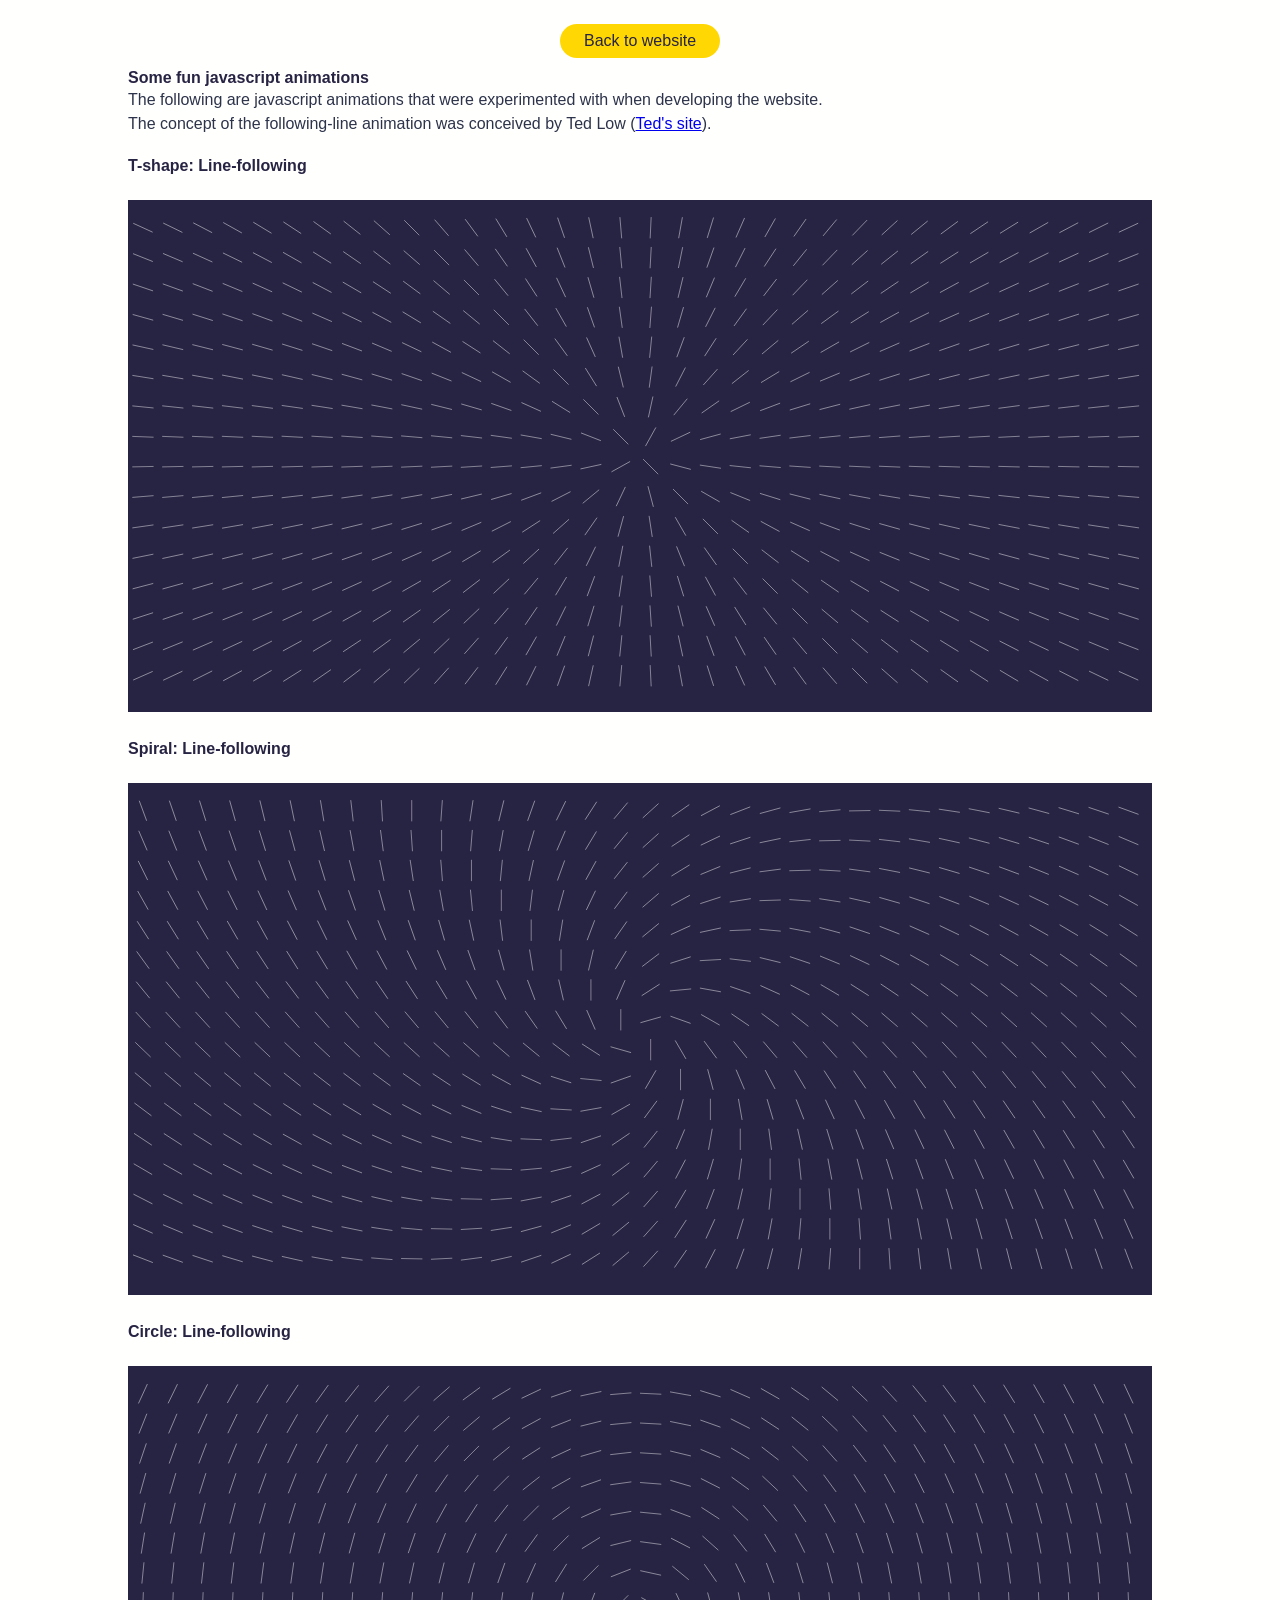
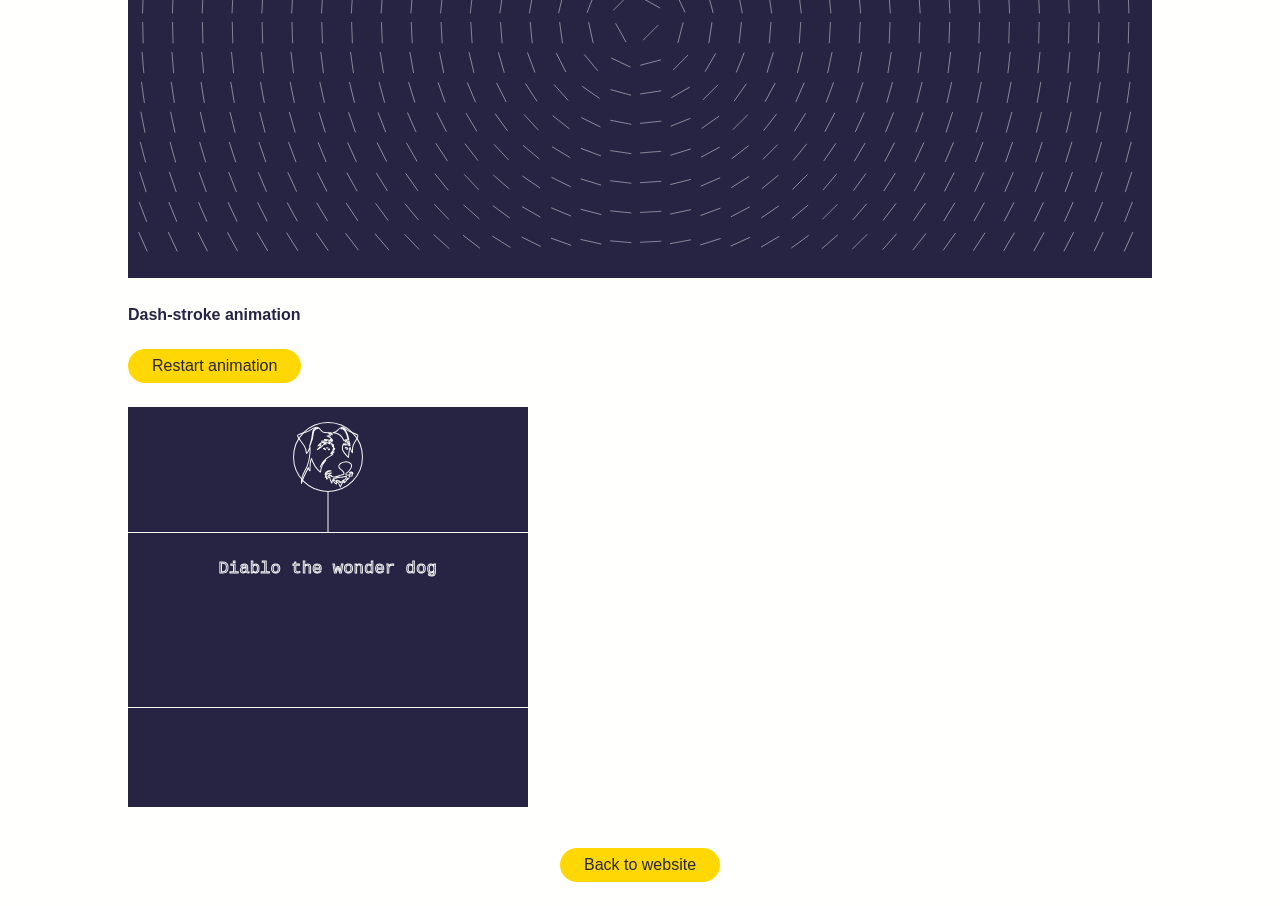
==== docs/java_animation.html @ e92b66ec "Java animation page and direction from site added." ====
<!DOCTYPE html>
<html>
	<head>
		<title>JavaScript animations</title>
        <meta name="viewport" content="width=device-width, initial-scale=1, user-scalable=no" />
        <link rel="stylesheet" href="assets/sass/JS_ani.css">
        <link rel="icon" href="assets/images/gloop_favicon.ico">
        <link href="https://fonts.cdnfonts.com/css/satoshi" rel="stylesheet">
        <script async src="assets/js/anima.js"></script>
	</head>
    <body>

        <div id="masterContainer">
            <br>
            <p>
                <a class="a_button" href="index.html" target="_blank" rel="noopener noreferrer">
                    <button>Back to website</button>
                </a>
            </p>
            <div>
                <h1>Some fun javascript animations</h1>
                <p>The following are javascript animations that were experimented with when developing the website.</p>
                <p>The concept of the following-line animation was conceived by Ted Low (<a href="https://www.ted8low.com/"target="_blank" rel="noopener noreferrer">Ted's site</a>).</p>
            </div>
            <div id="followContainer1">
                <h1>T-shape: Line-following</h1><br>
                <svg id="followSVG1" deg=0 viewBox="0 0 1200 600" preserveAspectRatio="xMidYMid meet" xmlns="http://www.w3.org/2000/svg"></svg>
            </div>
            <div id="followContainer2">
                <h1>Spiral: Line-following</h1><br>
                <svg id="followSVG2" deg=45 viewBox="0 0 1200 600" preserveAspectRatio="xMidYMid meet" xmlns="http://www.w3.org/2000/svg"></svg>
            </div>
            <div id="followContainer3">
                <h1>Circle: Line-following</h1><br>
                <svg id="followSVG3" deg=90 viewBox="0 0 1200 600" preserveAspectRatio="xMidYMid meet" xmlns="http://www.w3.org/2000/svg"></svg>
            </div>
            <div id="dog">
                <h1>Dash-stroke animation</h1><br>
                <p>
                    <button onclick="reset_dog_animation()">Restart animation</button>
                </p><br>
                <svg width="400" height="400" xml:space="preserve" xmlns="http://www.w3.org/2000/svg">
                    <path class="svg_dog" style="fill:none;stroke:var(--path_stroke);stroke-width:var(--path_stroke_size);stroke-dasharray:193.619;stroke-dashoffset:193.619 193.619" d="M115.327-3.908c-.162-.448-.29-.68-.49-.893-.232-.246-.376-.291-.44-.137a.598.598 0 0 0 .009.354c.018.057.026.11.019.117-.007.008-.053-.014-.102-.048a1.745 1.745 0 0 0-.129-.082 1.459 1.459 0 0 1-.155-.115c-.273-.228-.449-.51-.5-.803l-.029-.16-.049.059c-.072.088-.168.29-.204.432a2.1 2.1 0 0 0-.043.33c-.013.238-.013.238-.146.015a3.569 3.569 0 0 1-.43-1.353l-.01-.122-.078.01c-.168.02-.432.205-.571.4-.103.144-.146.195-.157.184a7.92 7.92 0 0 1-.068-.632c-.014-.172-.025-.191-.082-.138a1.55 1.55 0 0 0-.126.15.517.517 0 0 1-.097.112c-.044 0 .007-.24.082-.39.12-.237.389-.494.669-.64.183-.095.34-.136.564-.146.286-.014.362.033.187.116a1.976 1.976 0 0 0-.852.827c.004.004.031-.012.06-.034.083-.062.272-.152.41-.195a.894.894 0 0 1 .31-.038c.104 0 .202.005.218.01.04.018.02.053-.048.086-.034.016-.053.034-.045.042a2.2 2.2 0 0 0 .371.198c.165.058.382.087.563.076.295-.018.605-.105 1.174-.33.323-.128.614-.22.83-.263.212-.042.332-.088.395-.15.053-.054.056-.063.056-.17 0-.154-.04-.254-.18-.442-.181-.246-.352-.41-.666-.643-.29-.214-.405-.354-.483-.585a.758.758 0 0 1-.002-.436.7.7 0 0 1 .173-.338c.099-.116.193-.193.351-.287a3.543 3.543 0 0 1 1.012-.356c.518-.068 1.239.135 1.572.442.175.16.219.304.206.678-.007.204-.014.25-.052.35-.06.155-.157.307-.426.664-.329.437-.45.554-.788.763-.253.156-.296.226-.22.36.137.243.626.317.966.146.119-.06.158-.1.164-.17.01-.108-.003-.147-.076-.236l-.074-.091h.078c.07 0 .4.046.542.075.032.007.054.005.054-.005 0-.033-.137-.187-.211-.24l-.076-.052.052-.005c.058-.005.221.055.31.115.08.054.128.158.113.246-.026.155-.079.227-.166.227-.05 0-.057.005-.047.029a.612.612 0 0 1 .034.283c-.012.16-.023.17-.149.14a3.304 3.304 0 0 0-.502-.074h-.076l-.01.143c-.024.352-.18.66-.428.85-.032.024-.065.04-.073.034a.453.453 0 0 1-.028-.15.495.495 0 0 0-.022-.14.337.337 0 0 0-.042.104c-.078.25-.271.56-.488.78-.127.129-.259.234-.293.234-.015 0-.018-.051-.013-.213a1.082 1.082 0 0 0-.004-.214.968.968 0 0 0-.195.136c-.248.217-.505.658-.675 1.16-.06.178-.1.274-.116.277-.019.003-.048-.058-.113-.238zm-.012-1.02c.012-.086.064-.183.099-.183.037 0 .058.038.08.147l.021.104.046-.07c.047-.07.066-.076.144-.043.02.009.048-.017.109-.1.105-.145.27-.313.373-.38a.81.81 0 0 1 .31-.11c.053-.01.09-.036.208-.153a.847.847 0 0 0 .204-.27c.068-.142.107-.304.108-.446v-.096l-.187.01c-.175.009-.21.017-.53.124-.488.164-.52.17-.974.176-.212.003-.42.009-.46.013-.04.004-.181.049-.312.1a3.076 3.076 0 0 1-.751.198l-.135.012.01.043c.015.066.097.24.152.319.104.152.335.333.463.364.04.01.043.007.054-.068.011-.083.067-.18.11-.195.058-.018.216.06.314.156l.096.093.05-.094c.097-.182.136-.184.219-.01.055.117.14.368.14.415 0 .013.007.023.015.023s.019-.035.025-.078zm-10.174.299c-.017-.017-.013-.48.006-.704a4.82 4.82 0 0 1 .365-1.527c.056-.135.28-.603.5-1.04.453-.896.533-1.068.702-1.497.382-.967.564-1.813.659-3.07.023-.31.052-1.806.034-1.79-.008.008-.33.745-.456 1.044-.18.43-.346.68-.45.68-.066 0-.085-.064-.106-.36a3.625 3.625 0 0 0-.505-1.61c-.183-.32-.32-.514-.762-1.092-.648-.845-1.033-1.471-1.033-1.682 0-.2.144-.281.887-.507.42-.128.634-.19 1.035-.296.757-.203.949-.291 1.543-.71.462-.324.632-.425.899-.533.453-.184.846-.196 1.145-.036.204.109.393.296.67.662.338.45.544.584.961.63.087.01.503.025.923.03l.765.014.093.046c.116.056.171.127.21.269.03.107.04.2.022.2a.525.525 0 0 1-.084-.05 1.933 1.933 0 0 0-.747-.27l-.088-.01.087.076c.192.17.39.5.354.592-.013.034-.048.03-.264-.027a.926.926 0 0 0-.358-.045c-.11.004-.177.014-.195.029-.039.032-.018.046.149.102.435.146.95.54 1.2.916.14.21.139.244-.005.136a1.436 1.436 0 0 0-.573-.25c-.01 0 .038.036.106.08.15.095.262.22.337.372.06.124.089.238.06.238a.215.215 0 0 1-.072-.047c-.253-.222-.773-.448-1.228-.536-.13-.025-.74-.056-.722-.037.004.005.072.024.151.043.167.04.353.128.424.202.048.05.078.12.06.14a.546.546 0 0 1-.146-.014 3.813 3.813 0 0 0-.522-.021c-.398 0-.527.015-.747.083l-.099.03.238.013c.29.017.475.058.652.145.202.1.227.148.06.113-.204-.043-.543.013-.805.132-.199.09-.468.278-.664.463-.111.106-.316.34-.305.352a.323.323 0 0 0 .105-.04c.155-.08.284-.128.458-.172.256-.066.253-.065.253-.036 0 .062-.555.763-.903 1.14a1.706 1.706 0 0 0-.14.16 7.14 7.14 0 0 0 .846-.573c.186-.151.196-.16.478-.427.12-.115.263-.242.317-.284.177-.137.38-.21.658-.233.068-.005.123-.015.123-.022 0-.023-.172-.086-.382-.14a1.362 1.362 0 0 1-.229-.07c-.022-.023.063-.075.184-.114.07-.022.15-.028.353-.028.237 0 .279.004.427.045.191.053.424.162.55.256.049.037.09.065.094.062a1.818 1.818 0 0 0-.127-.306 1.856 1.856 0 0 0-.13-.205.991.991 0 0 1-.083-.126c0-.036.068-.02.209.05.186.094.36.252.487.443.14.209.251.509.268.716a.664.664 0 0 0 .02.137c.018.033.053-.24.06-.472.004-.113.011-.208.015-.213.018-.017.09.073.136.168.079.165.107.306.108.536.002.319-.06.578-.186.777-.027.042-.043.077-.035.077a.983.983 0 0 0 .144-.104c.13-.106.254-.24.31-.335.017-.03.037-.054.045-.054.046 0-.087.316-.21.5-.161.24-.361.415-.566.494-.122.046-.139.063-.079.08.157.042.428.024.614-.04.08-.028.105-.027.105.002 0 .019-.257.179-.368.229a2.603 2.603 0 0 1-.484.149c-.095.018-.102.022-.074.043.05.036.227.085.385.106.194.026.203.034.122.105a3.698 3.698 0 0 1-.443.313c-.643.377-1.035.632-1.314.854a4.63 4.63 0 0 0-1.421 1.925 3.495 3.495 0 0 0-.081.212c0 .005.069-.127.153-.293a4.04 4.04 0 0 1 .435-.722c.226-.307.58-.638.814-.758.11-.056.1-.011-.027.127a4.849 4.849 0 0 0-1.162 2.109 6.169 6.169 0 0 0-.125.733.723.723 0 0 1-.023.155c-.021.034-.33-.218-.616-.502-.633-.63-1.11-1.37-1.481-2.3-.107-.265-.25-.692-.25-.742 0-.097-.049-.024-.155.233-.13.313-.19.603-.23 1.11a31.782 31.782 0 0 0-.058 1.654c0 .137-.007.234-.016.234-.026 0-.17-.19-.242-.317a2.382 2.382 0 0 1-.194-.492c-.007-.034-.017-.062-.022-.062a.358.358 0 0 0-.05.103c-.146.38-.308.732-.713 1.548-.391.785-.509 1.036-.64 1.362-.13.329-.279.78-.327.998a.585.585 0 0 1-.05.166zm6.351-8.952a.723.723 0 0 1-.198-.342c-.004-.013-.047-.01-.158.014a1.417 1.417 0 0 0-.176.046c-.015.008.016.027.092.056.127.048.237.114.35.207.138.114.188.124.09.02zm.947.038c.078-.016.151-.034.162-.041.015-.01-.002-.04-.058-.105a1.121 1.121 0 0 0-.083-.091.428.428 0 0 0-.04.072c-.02.04-.064.1-.1.132-.067.06-.079.078-.044.067a4 4 0 0 1 .163-.034zm-.282-.435c0-.05-.064-.078-.195-.09a.65.65 0 0 0-.15-.001c-.02.012-.002.06.03.086.031.025.315.03.315.004zm-4.66-.936c.464-1.076.71-2.005.76-2.874.042-.703.211-1.012.668-1.221.121-.056.39-.123.503-.127.05-.002.042-.005-.038-.017a1.641 1.641 0 0 0-.497.027c-.416.099-.744.537-.824 1.1-.008.065-.027.242-.041.395-.056.61-.161 1.16-.361 1.887a30.155 30.155 0 0 1-.386 1.288c.002.022.095-.175.217-.458zm3.941 8.032c-.023-.057-.012-.305.018-.393.067-.194.268-.423.467-.534.129-.071.318-.138.457-.16.228-.038.627-.013.61.037a.677.677 0 0 1-.185.054c-.382.078-.694.223-.93.433a1.852 1.852 0 0 0-.339.457.92.92 0 0 1-.078.135c-.005 0-.013-.013-.02-.03zm5.996-4.744c-.062-.07-.244-.265-.403-.434-.59-.624-.81-.935-.957-1.342-.091-.255-.123-.652-.076-.97.025-.175.1-.407.17-.53.074-.13.203-.275.244-.275.02 0 .03.008.025.02-.055.13-.142.36-.151.399l-.011.049.045-.058c.138-.174.427-.377.538-.377.058 0 .067.024.021.055-.054.035-.278.322-.252.322a.645.645 0 0 0 .111-.031c.217-.076.556-.086.693-.02.039.018.147.06.242.093.094.033.2.074.235.092.035.018.07.03.08.027.008-.003-.011-.058-.044-.123a.725.725 0 0 0-.34-.326.547.547 0 0 1-.111-.068.38.38 0 0 1 .119.003l.118.01-.03-.033c-.05-.055-.245-.144-.38-.174-.067-.015-.123-.035-.123-.045 0-.02.123-.14.223-.22.036-.028.059-.057.051-.065a1.055 1.055 0 0 0-.23-.014c-.201 0-.226.003-.369.053a3.21 3.21 0 0 1-.16.053c-.023 0 .002-.053.067-.14a1.33 1.33 0 0 1 .589-.427c.065-.024.074-.032.05-.042-.057-.022-.33-.015-.461.012-.145.03-.384.133-.503.217-.043.03-.083.052-.089.046a1.74 1.74 0 0 1-.073-.176 4.177 4.177 0 0 0-.17-.371c-.402-.772-1.008-1.254-1.853-1.475a3.391 3.391 0 0 0-.7-.106c-.055 0-.099-.006-.099-.014 0-.007.058-.023.128-.035.355-.062.625-.213 1.075-.604.257-.223.671-.554.785-.627a.814.814 0 0 1 .851-.05c.124.063.287.177.64.446.567.434.807.558 1.677.867.665.236 1.203.467 1.337.574.21.167.182.325-.166.977-.167.31-.282.507-.58.986-.356.575-.478.887-.544 1.395-.01.082-.02.4-.022.715-.004.614-.01.665-.08.619-.058-.04-.135-.2-.287-.604-.213-.561-.322-.836-.332-.836-.016 0-.125.603-.188 1.03a35.51 35.51 0 0 0-.174 1.437 1.447 1.447 0 0 1-.032.242c-.006 0-.061-.057-.124-.127zm.011-2.205c.032 0-.008-.035-.104-.09l-.078-.044v.06c0 .07-.05.22-.097.286-.066.093-.033.072.111-.07a.906.906 0 0 1 .168-.142zm-.426-.166c.037-.018.055-.097.027-.115a.471.471 0 0 0-.137-.014h-.116l-.036.064c-.056.1-.052.102.1.09a.789.789 0 0 0 .162-.025zm.827-1.43-.1-.37c-.009-.031-.07-.024-.088.01-.012.022-.01.059.007.123.032.12.252.61.268.594a4.084 4.084 0 0 0-.087-.357zm-.178-.78a11.916 11.916 0 0 1-.06-.26c-.27-1.201-.61-2.01-1.003-2.378-.283-.266-.651-.366-.988-.266l-.07.02.139.013c.279.025.545.13.742.295.364.302.657.97.954 2.172l.103.414.049.007c.119.016.142.013.134-.017z" transform="matrix(3.77951 0 0 3.77951 -223.903 93.872)"/>
                    <path class="svg_cir" style="fill:none;stroke:var(--path_stroke);stroke-width:var(--path_stroke_size);stroke-dasharray:57.2982;stroke-dashoffset:57.2982 57.2982" d="M121.276-11.608a9.118 9.118 0 1 1-18.236 0 9.118 9.118 0 0 1 18.236 0z" transform="matrix(3.77951 0 0 3.77951 -223.903 93.872)"/>
                    <path class="svg_dow" style="fill:none;stroke:var(--path_stroke);stroke-width:var(--path_stroke_size);stroke-dasharray:10.707;stroke-dashoffset:10.707 10.707" d="M112.158-2.347V8.36" transform="matrix(3.77951 0 0 3.77951 -223.903 93.872)"/>
                    <path class="svg_l11" style="fill:none;stroke:var(--path_stroke);stroke-width:var(--path_stroke_size);stroke-dasharray:52.917;stroke-dashoffset:52.917 52.917" d="M112.158 8.361H59.241" transform="matrix(3.77951 0 0 3.77951 -223.903 93.872)"/>
                    <path class="svg_l12" style="fill:none;stroke:var(--path_stroke);stroke-width:var(--path_stroke_size);stroke-dasharray:52.917;stroke-dashoffset:52.917" d="M112.158 8.361h52.917" transform="matrix(3.77951 0 0 3.77951 -223.903 93.872)"/>
                    <path class="svg_l21" style="fill:none;stroke:var(--path_stroke);stroke-width:var(--path_stroke_size);stroke-dasharray:52.917;stroke-dashoffset:52.917" d="M112.158 54.663H59.241" transform="matrix(3.77951 0 0 3.77951 -223.903 93.872)"/>
                    <path class="svg_l22" style="fill:none;stroke:var(--path_stroke);stroke-width:var(--path_stroke_size);stroke-dasharray:52.917;stroke-dashoffset:52.917" d="M112.158 54.663h52.917" transform="matrix(3.77951 0 0 3.77951 -223.903 93.872)"/>
                    <text class="svg_txt1" xml:space="preserve" style="font-style:normal;font-variant:normal;font-weight:400;font-stretch:normal;font-size:4.58613px;font-family:'Courier New';fill:none;stroke:var(--path_stroke);stroke-width:.264584;stroke-dasharray:none" x="83.172" y="19.146" transform="matrix(3.77951 0 0 3.77951 -223.903 93.872)"><tspan style="font-style:normal;font-variant:normal;font-weight:400;font-stretch:normal;font-size:4.58613px;font-family:'Courier New';stroke-width:.264584;stroke-dasharray:none" x="83.172" y="19.146">Diablo the wonder dog</tspan></text>
                    <!-- <text class="svg_txt2" xml:space="preserve" style="font-style:normal;font-variant:normal;font-weight:400;font-stretch:normal;font-size:4.58613px;font-family:'Courier New';fill:none;stroke:var(--path_stroke);stroke-width:.264584;stroke-dasharray:none" x="61.155" y="27.981" transform="matrix(3.77951 0 0 3.77951 -223.903 93.872)"><tspan style="font-size:4.58613px;stroke-width:.264584;stroke-dasharray:none" x="61.155" y="27.981">Data, applied science and engineering</tspan></text>
                    <text class="svg_txt3" xml:space="preserve" style="font-style:normal;font-variant:normal;font-weight:400;font-stretch:normal;font-size:4.58613px;font-family:'Courier New';fill:none;stroke:var(--path_stroke);stroke-width:.264584;stroke-dasharray:none" x="59.937" y="36.816" transform="matrix(3.77951 0 0 3.77951 -223.903 93.872)"><tspan style="font-size:4.58613px;stroke-width:.264584;stroke-dasharray:none" x="59.937" y="36.816">All the things that I find interesting</tspan></text>
                    <text class="svg_txt4" xml:space="preserve" style="font-style:normal;font-variant:normal;font-weight:400;font-stretch:normal;font-size:4.58613px;font-family:'Courier New';fill:none;stroke:var(--path_stroke);stroke-width:.264584;stroke-dasharray:none" x="90.172" y="45.604" transform="matrix(3.77951 0 0 3.77951 -223.903 93.872)"><tspan style="font-size:4.58613px;stroke-width:.264584;stroke-dasharray:none" x="90.172" y="45.604">By Steven Fowler</tspan></text> -->
                </svg>
            </div>
            <br>
            <p>
                <a class="a_button" href="index.html" target="_blank" rel="noopener noreferrer">
                    <button>Back to website</button>
                </a>
            </p><br>

        </div>

    </body>
---- docs/assets/sass/JS_ani.css ----
/* Variable declaration */
/* breakpoints */
/* Default formatting */
html, body, div, p, ul, li, h1, h2, h3 {
  margin: 0;
  padding: 0;
  font-size: 100%;
  font-family: "Satoshi", Arial, sans-serif;
}

html, body, div, p, ul, li {
  line-height: 1.5;
  color: #2d334a;
}

h1, h2, h3 {
  line-height: 1.25;
  color: #272343;
}

/* Default for mobile */
html, body {
  min-width: 320px;
  font-size: 14px;
  -webkit-font-smoothing: antialiased; /* For Chrome, Safari, and other WebKit-based browsers */
  -moz-osx-font-smoothing: grayscale; /* For Firefox on macOS */
  font-smoothing: antialiased; /* Standard property, though not widely supported */
}
@media all and (min-width: 600px) {
  html, body {
    font-size: 14px;
  }
}
@media all and (min-width: 1200px) {
  html, body {
    font-size: 16px;
  }
}
@media all and (min-width: 1800px) {
  html, body {
    font-size: 18px;
  }
}

/* Layout / containers */
/* Loading screen */
#loading_screen {
  position: fixed;
  top: 0;
  left: 0;
  width: 100lvw;
  height: 100lvh;
  background-color: #e3f6f5;
  color: #2d334a;
  display: flex;
  justify-content: center;
  align-items: center;
  font-size: 2rem;
  z-index: 20000; /* Ensure it is above all other content */
  opacity: 1;
  pointer-events: none;
}

/* Landing area */
#landing_container {
  display: flex;
  flex-direction: column;
  min-height: 70lvh;
  height: 80lvh; /* Take full viewpoint */
  overflow-y: none; /* If content overflow -> vertical scrolling */
  justify-content: center;
  text-align: center;
}

#landing_item {
  flex-grow: 1;
  background-color: #272343;
  max-height: 100%;
  overflow: hidden;
}
#landing_item #landing_svg {
  width: 100%;
  height: 100%;
  pointer-events: all;
  opacity: 0;
  animation: fade_in 2s ease-in-out 0s forwards;
}
#landing_item .background_lines {
  stroke: #fffffe;
}
@keyframes fade_in {
  100% {
    opacity: 0.4;
  }
}

#landing_align {
  position: absolute;
  top: 0%;
  left: 0%;
  width: 100%;
  height: 80lvh;
  display: flex;
  justify-content: center;
  align-items: center;
}
#landing_align #landing_text {
  width: 80%;
  height: 60lvh;
  max-height: 300px;
}
#landing_align #landing_text #landing_svg_text {
  max-width: 100%;
  max-height: 100%;
  height: 100%;
  font-style: normal;
  font-variant: normal;
  font-weight: normal;
  font-stretch: normal;
  font-family: "Satoshi", Arial, sans-serif;
  font-variant-ligatures: normal;
  font-variant-caps: normal;
  font-variant-numeric: normal;
  font-variant-east-asian: normal;
  text-align: start;
  writing-mode: lr-tb;
  direction: ltr;
  text-anchor: start;
  fill: #fffffe;
  stroke: #fffffe;
  stroke-width: 2;
}
#landing_align #landing_text #landing_svg_text .svg_text_name {
  fill: #e3f6f5;
  stroke: #e3f6f5;
}
#landing_align #landing_text #landing_svg_text #svg_text_highlight {
  fill: #ffd803;
  stroke: #ffd803;
}

/* Menu */
#sticky_container {
  position: sticky;
  top: 0;
  width: 100%;
  z-index: 5000; /* > main page < overlay */
  background-color: #e3f6f5;
  margin-bottom: 2rem;
}
#sticky_container .menu_list {
  display: flex;
  flex-flow: row wrap;
  justify-content: space-between;
  align-items: center;
  list-style: none;
  padding: 0px;
  margin: 0;
  justify-content: center;
}
#sticky_container .menu_list li {
  margin: 1rem;
}

button {
  width: auto;
  white-space: nowrap;
  font-size: 1rem;
  padding: 0.5rem 1.5rem 0.5rem 1.5rem;
  gap: 0;
  border-radius: 999px;
  color: #272343;
  background-color: #ffd803;
  border: none;
}
button:hover {
  background-color: #FFE86B;
}
button:active {
  background-color: #F0CB00;
}

.secondary_button {
  background-color: #FFF2A8;
  border-color: #FFD803;
  border-style: solid;
  border-width: 2px;
}
.secondary_button:hover {
  background-color: #FFF9DB;
  border-color: #FFE86B;
}
.secondary_button:active {
  background-color: #FFE86B;
  border-color: #F0CB00;
}

/* Article selection area */
#article_space {
  text-align: center;
}
#article_space h1 {
  font-size: 2rem;
}
#article_space .article_container {
  display: flex;
  flex-direction: column; /* Allows articles to wrap to the next line */
  flex-wrap: nowrap;
  justify-content: center; /* Centers articles horizontally */
  gap: 50px; /* Space between articles */
  padding-top: 5%;
  padding: 5% 5%;
  background-color: #fffffe;
}
@media all and (min-width: 600px) {
  #article_space .article_container {
    flex-direction: row;
    flex-wrap: wrap;
  }
}
#article_space .article_container .article_item {
  flex: 1 1 90%;
  min-width: 300px;
  max-width: 90%;
  height: auto;
  aspect-ratio: 4/3;
  padding: 0px;
  position: relative;
  box-shadow: 0 10px 10px rgba(0, 0, 0, 0.1);
  border-radius: 0.5rem;
}
@media all and (min-width: 600px) {
  #article_space .article_container .article_item {
    flex: 1 1 400px;
    min-width: 300px;
    max-width: 40%;
  }
}
@media all and (min-width: 900px) {
  #article_space .article_container .article_item {
    max-width: 25%;
  }
}
@media all and (min-width: 1200px) {
  #article_space .article_container .article_item:hover p {
    display: block;
  }
  #article_space .article_container .article_item:hover img {
    filter: blur(1px);
  }
}
#article_space .article_container .article_item .container_image {
  width: 100%;
  height: 100%;
  bottom: 0;
  position: absolute;
}
#article_space .article_container .article_item img {
  width: 100%;
  height: 100%;
  border-radius: 0.5rem;
  -o-object-fit: cover;
     object-fit: cover;
}
#article_space .article_container .article_item .container_header {
  width: calc(100% - 1rem);
  padding: 0.5rem;
  position: absolute;
  bottom: 0;
  background-color: rgba(255, 255, 254, 0.8);
  text-align: center;
  border-radius: 0rem 0rem 0.5rem 0.5rem;
}
#article_space .article_container .article_item h2 {
  font-size: 1rem;
}
#article_space .article_container .article_item p {
  font-size: 1rem;
  display: block;
}
@media all and (min-width: 1200px) {
  #article_space .article_container .article_item p {
    display: none;
  }
}
/* Article popup */
#blur_overlay {
  position: fixed;
  top: 0;
  left: 0;
  width: 100%;
  height: 100%;
  background-color: rgba(39, 35, 67, 0.2);
  justify-content: center;
  align-items: center;
  display: none;
  z-index: 6000;
  backdrop-filter: blur(8px);
  -webkit-backdrop-filter: blur(8px);
}
#blur_overlay .popup_container {
  display: none;
  position: fixed;
  height: 90%;
  width: 90%;
  min-width: 300px;
  overflow-y: hidden; /* If content overflow -> vertical scrolling */
  scrollbar-width: thin;
  scrollbar-color: #fffffe;
  border-radius: 2rem;
  top: 50%;
  left: 50%;
  transform: translate(-50%, -50%);
  background-color: #fffffe;
  z-index: 7000; /* > overlay */
}
@media all and (min-width: 600px) {
  #blur_overlay .popup_container {
    width: 75%;
  }
}
@media all and (min-width: 900px) {
  #blur_overlay .popup_container {
    width: 70%;
  }
}
@media all and (min-width: 1200px) {
  #blur_overlay .popup_container {
    width: 60%;
  }
}
#blur_overlay .popup_container .close_menu {
  position: sticky;
  display: flex;
  justify-content: space-between;
  align-items: center;
  top: 0;
  width: 100%;
  background-color: #e3f6f5;
}
#blur_overlay .popup_container .close_menu h1 {
  font-size: 1.5rem;
  margin-left: 5%;
  padding: 0.5rem 0.5rem;
}
#blur_overlay .popup_container .close_menu button {
  margin-right: 5%;
}
#blur_overlay .popup_container .popup_article {
  padding: 5%;
  overflow-y: auto;
  overflow-x: hidden;
  max-height: 90%;
}
#blur_overlay .popup_container .popup_article img {
  width: 100%;
  -o-object-fit: cover;
     object-fit: cover;
  border-radius: 1rem;
  margin: auto;
  display: block;
}
@media all and (min-width: 900px) {
  #blur_overlay .popup_container .popup_article img {
    max-height: 50%;
  }
}
@media all and (min-width: 1200px) {
  #blur_overlay .popup_container .popup_article img {
    width: 85%;
  }
}
@media all and (min-width: 1800px) {
  #blur_overlay .popup_container .popup_article img {
    width: 75%;
  }
}
#blur_overlay .popup_container .popup_article p, #blur_overlay .popup_container .popup_article figcaption, #blur_overlay .popup_container .popup_article h1, #blur_overlay .popup_container .popup_article h2, #blur_overlay .popup_container .popup_article h3, #blur_overlay .popup_container .popup_article a, #blur_overlay .popup_container .popup_article div, #blur_overlay .popup_container .popup_article img {
  margin-bottom: 1.5em;
  margin-top: 0em;
}
@media all and (min-width: 600px) {
  #blur_overlay .popup_container .popup_article p, #blur_overlay .popup_container .popup_article figcaption, #blur_overlay .popup_container .popup_article h1, #blur_overlay .popup_container .popup_article h2, #blur_overlay .popup_container .popup_article h3, #blur_overlay .popup_container .popup_article a, #blur_overlay .popup_container .popup_article div, #blur_overlay .popup_container .popup_article img {
    margin-top: 0;
  }
}
@media all and (min-width: 900px) {
  #blur_overlay .popup_container .popup_article p, #blur_overlay .popup_container .popup_article figcaption, #blur_overlay .popup_container .popup_article h1, #blur_overlay .popup_container .popup_article h2, #blur_overlay .popup_container .popup_article h3, #blur_overlay .popup_container .popup_article a, #blur_overlay .popup_container .popup_article div, #blur_overlay .popup_container .popup_article img {
    margin-top: 0;
  }
}
#blur_overlay .popup_container .popup_article h1 {
  font-size: 1.5rem;
}
@media all and (min-width: 1800px) {
  #blur_overlay .popup_container .popup_article h1 {
    font-size: 2rem;
  }
}
#blur_overlay .popup_container .popup_article h2 {
  font-size: 1.2rem;
  margin-bottom: 0%;
}
@media all and (min-width: 1800px) {
  #blur_overlay .popup_container .popup_article h2 {
    font-size: 1.6rem;
  }
}
#blur_overlay .popup_container .popup_article a {
  font-style: bold;
  color: #2B8282;
}
#blur_overlay .popup_container .popup_article a:hover {
  color: #ffd803;
}
#blur_overlay .popup_container .popup_article mark {
  color: #297A7A;
  font-weight: bold;
  background-color: transparent;
}
#blur_overlay .popup_container .popup_article ul {
  list-style-position: inside;
  padding-left: 5%;
}
#blur_overlay .popup_container .popup_article li {
  list-style-position: outside;
}
#blur_overlay .popup_container .popup_article figcaption {
  font-size: 0.8rem;
  text-align: center;
}
#blur_overlay .popup_container .popup_article .a_button:link, #blur_overlay .popup_container .popup_article .a_button:visited, #blur_overlay .popup_container .popup_article .a_button:hover, #blur_overlay .popup_container .popup_article .a_button:active {
  text-decoration: none;
}
#blur_overlay .popup_container .popup_article .p_button {
  text-align: center;
}
#blur_overlay .popup_container .popup_article .img_header {
  width: 100%;
  height: 100px;
  -o-object-fit: cover;
     object-fit: cover;
}
@media all and (min-width: 900px) {
  #blur_overlay .popup_container .popup_article .img_header {
    height: 200px;
  }
}
#blur_overlay .popup_container .popup_article .code {
  display: flex;
  justify-content: center;
  align-items: center;
  width: 100%;
}
#blur_overlay .popup_container .popup_article code {
  max-width: 70%;
  padding-left: 1rem;
  padding-right: 1rem;
  border-width: 1px;
  border-style: solid;
  background-color: #e3f6f5;
}
#blur_overlay .popup_container .popup_article #award_images {
  display: flex;
  flex-direction: row;
  justify-content: center;
  width: 100%;
  margin-bottom: 0;
}
#blur_overlay .popup_container .popup_article #award_images div {
  max-height: 50px;
  margin-left: 2%;
  margin-right: 2%;
}
@media all and (min-width: 900px) {
  #blur_overlay .popup_container .popup_article #award_images div {
    max-height: 100px;
  }
}
@media all and (min-width: 1200px) {
  #blur_overlay .popup_container .popup_article #award_images div {
    max-height: 200px;
  }
}
#blur_overlay .popup_container .popup_article #award_images img {
  -o-object-fit: contain;
     object-fit: contain;
  max-width: 100%;
  max-height: 100%;
}

#footer {
  background-color: #fffffe;
  color: #272343;
  font-size: x-small;
  text-align: center;
}

/* Default formatting */
html, body, div, p, ul, li, h1, h2, h3 {
  margin: 0;
  padding: 0;
  font-size: 100%;
  font-family: "Satoshi", Arial, sans-serif;
}

html, body, div, p, ul, li {
  line-height: 1.5;
  color: #2d334a;
}

h1, h2, h3 {
  line-height: 1.25;
  color: #272343;
}

#masterContainer {
  display: flex;
  flex-direction: column;
  background-color: #fffffe;
  align-items: center;
}
#masterContainer div {
  width: 80%;
  min-height: 50px;
  margin: 10px;
  background-color: #fffffe;
  flex-grow: 1;
  max-height: 100%;
  overflow: hidden;
}
#masterContainer div .lines_01 {
  stroke: #fffffe;
}
#masterContainer div .lines_02 {
  stroke: #fffffe;
}
#masterContainer div .lines_03 {
  stroke: #fffffe;
}

svg {
  --path_stroke_size: 0.265; /* .26458437 */
  --path_stroke: whitesmoke;
  background-color: #272343;
}

.svg_dog {
  animation: draw_line 2s linear 1s forwards;
  stroke: whitesmoke;
}

.svg_cir {
  animation: draw_line 2s linear 0s forwards;
}

.svg_dow {
  animation: draw_line 1s linear 0.5s forwards;
}

.svg_l11, .svg_l12, .svg_l21, .svg_l22 {
  animation: draw_line 2s linear 1.5s forwards;
}

.svg_txt1, .svg_txt2, .svg_txt3, .svg_txt4 {
  opacity: 0;
  animation: fade_txt 1s ease-in-out 0s forwards;
}

@keyframes draw_line {
  100% {
    stroke-dashoffset: 0;
  }
}
@keyframes fade_txt {
  100% {
    opacity: 1;
  }
}/*# sourceMappingURL=JS_ani.css.map */
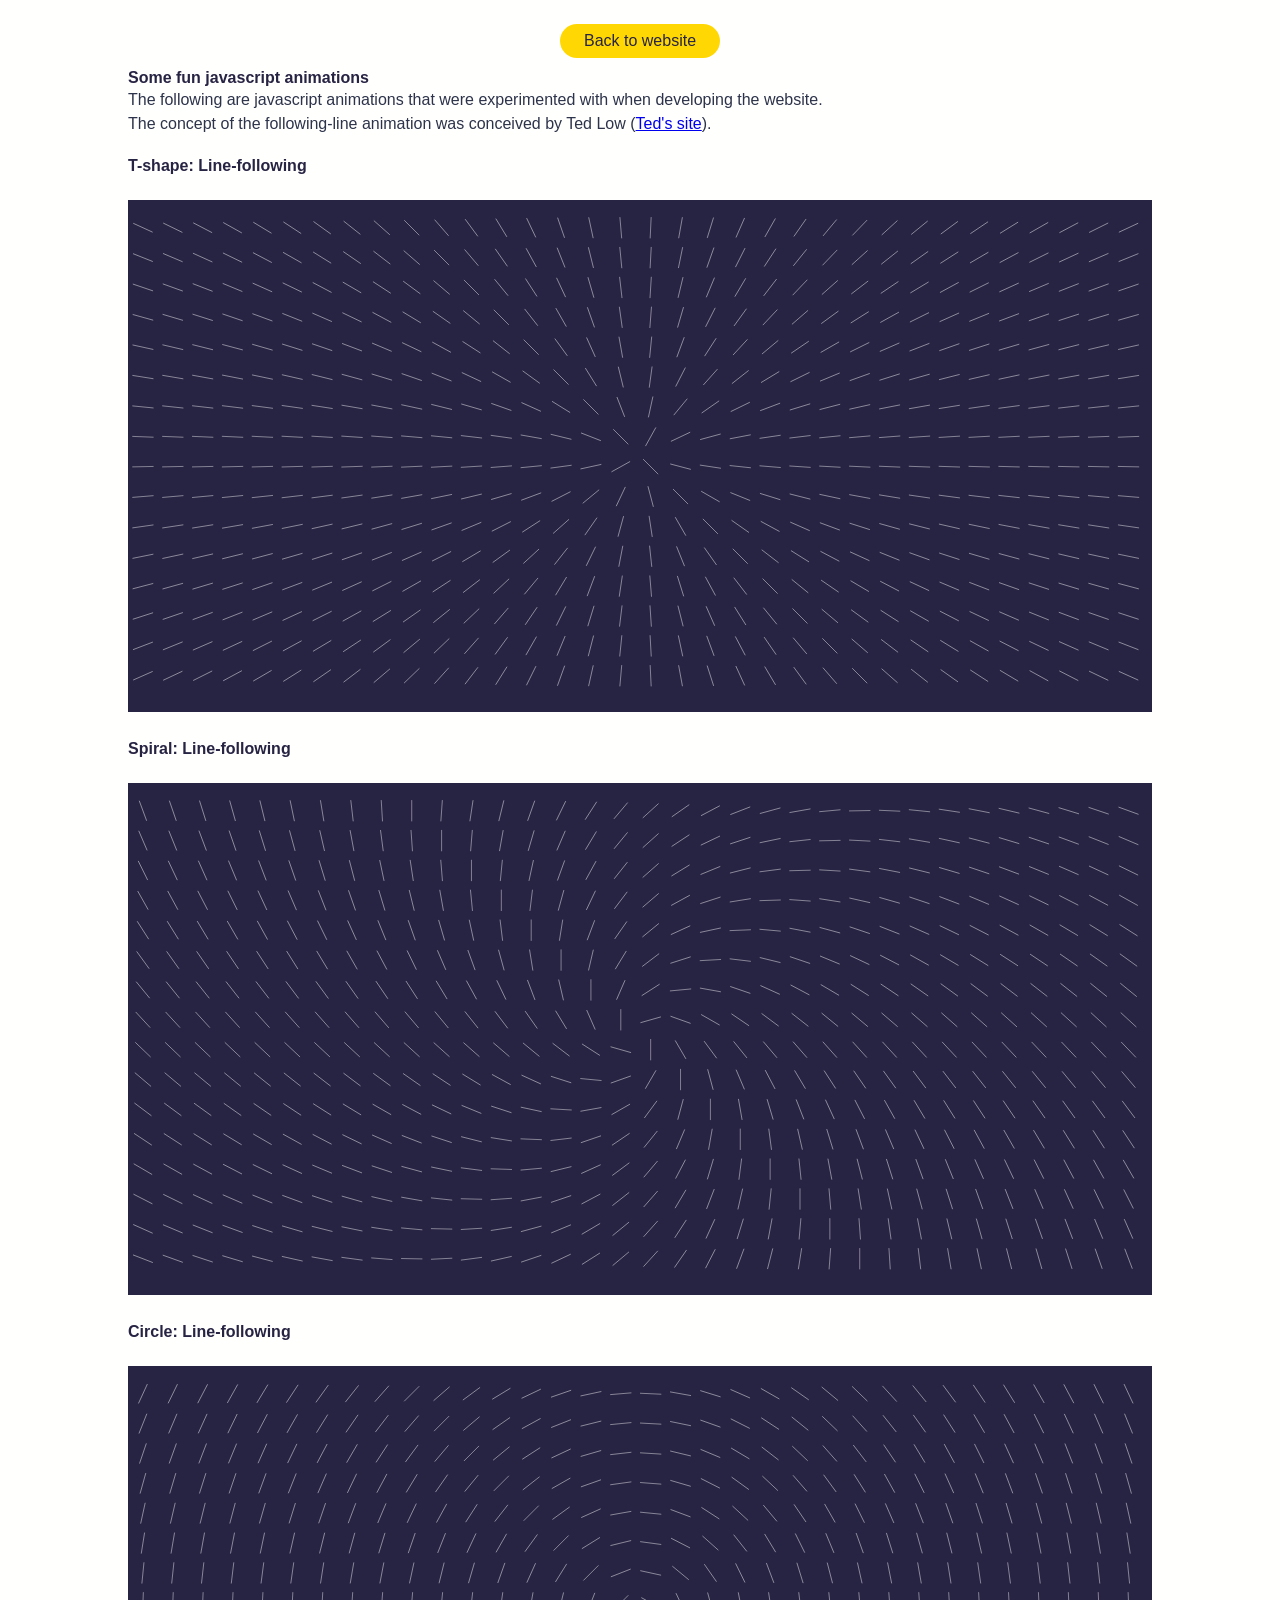
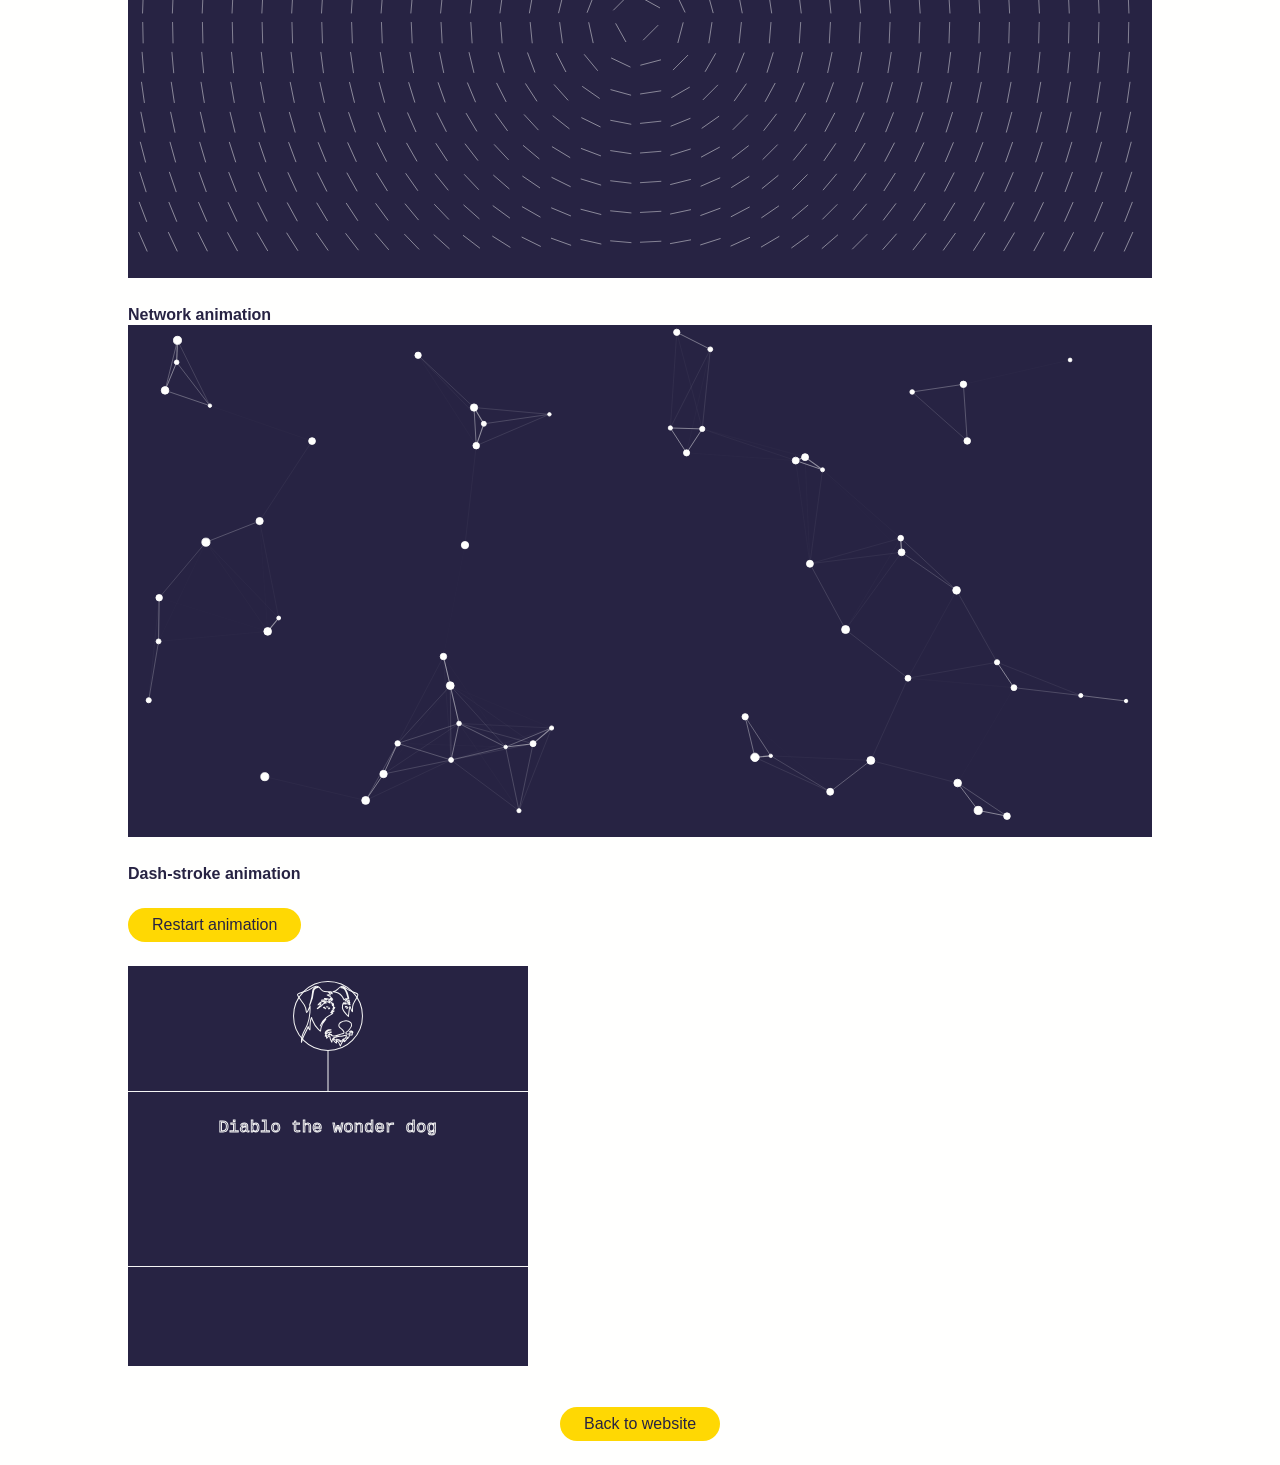
==== commit 76c9615e: "Network animation" ====
--- a/docs/java_animation.html
+++ b/docs/java_animation.html
@@ -7,6 +7,7 @@
         <link rel="icon" href="assets/images/gloop_favicon.ico">
         <link href="https://fonts.cdnfonts.com/css/satoshi" rel="stylesheet">
         <script async src="assets/js/anima.js"></script>
+        <script async src="assets/js/network.js"></script>
 	</head>
     <body>
 
@@ -33,6 +34,10 @@
             <div id="followContainer3">
                 <h1>Circle: Line-following</h1><br>
                 <svg id="followSVG3" deg=90 viewBox="0 0 1200 600" preserveAspectRatio="xMidYMid meet" xmlns="http://www.w3.org/2000/svg"></svg>
+            </div>
+            <div id="network">
+                <h1>Network animation</h1>
+                <svg id="networkCanvas" viewBox="0 0 1200 600" preserveAspectRatio="xMidYMid meet" xmlns="http://www.w3.org/2000/svg"></svg>
             </div>
             <div id="dog">
                 <h1>Dash-stroke animation</h1><br>
--- a/docs/assets/sass/JS_ani.css
+++ b/docs/assets/sass/JS_ani.css
@@ -83,7 +83,7 @@
   height: 100%;
   pointer-events: all;
   opacity: 0;
-  animation: fade_in 2s ease-in-out 0s forwards;
+  animation: fade_in 2s ease-in-out 0.25s forwards;
 }
 #landing_item .background_lines {
   stroke: #fffffe;
@@ -138,6 +138,18 @@
   fill: #ffd803;
   stroke: #ffd803;
 }
+@keyframes animated {
+  0% {
+    opacity: 0;
+  }
+  100% {
+    opacity: 1;
+  }
+}
+
+.animated {
+  animation: animated 0.5s forwards 0s ease-in-out;
+}
 
 /* Menu */
 #sticky_container {
@@ -197,7 +209,9 @@
 
 /* Article selection area */
 #article_space {
-  text-align: center;
+  display: flex;
+  flex-direction: column;
+  align-items: center;
 }
 #article_space h1 {
   font-size: 2rem;
@@ -211,6 +225,7 @@
   padding-top: 5%;
   padding: 5% 5%;
   background-color: #fffffe;
+  max-width: 1200px;
 }
 @media all and (min-width: 600px) {
   #article_space .article_container {
@@ -304,6 +319,7 @@
   height: 90%;
   width: 90%;
   min-width: 300px;
+  max-width: 1000px;
   overflow-y: hidden; /* If content overflow -> vertical scrolling */
   scrollbar-width: thin;
   scrollbar-color: #fffffe;
@@ -492,7 +508,7 @@
 #footer {
   background-color: #fffffe;
   color: #272343;
-  font-size: x-small;
+  font-size: small;
   text-align: center;
 }
 
@@ -538,6 +554,10 @@
 #masterContainer div .lines_03 {
   stroke: #fffffe;
 }
+#masterContainer div .node {
+  stroke: #fffffe;
+  fill: #fffffe;
+}
 
 svg {
   --path_stroke_size: 0.265; /* .26458437 */
